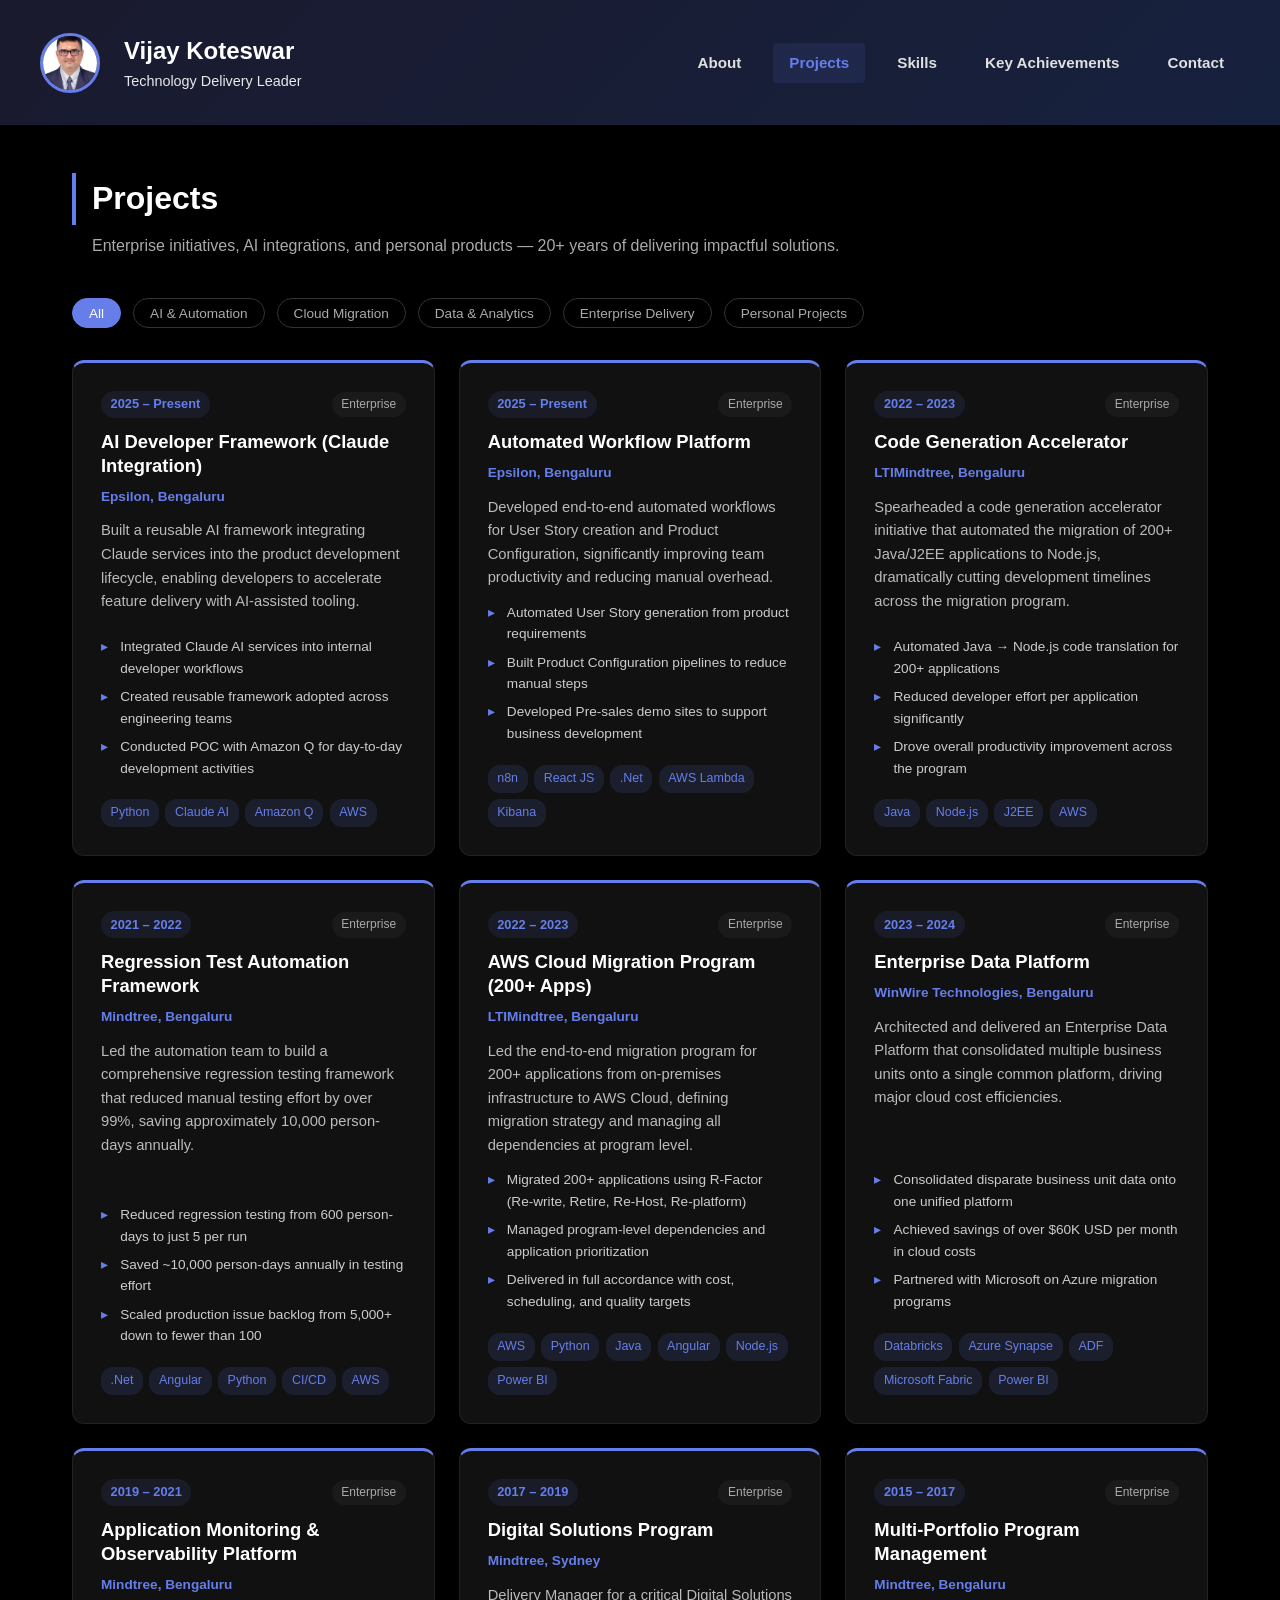
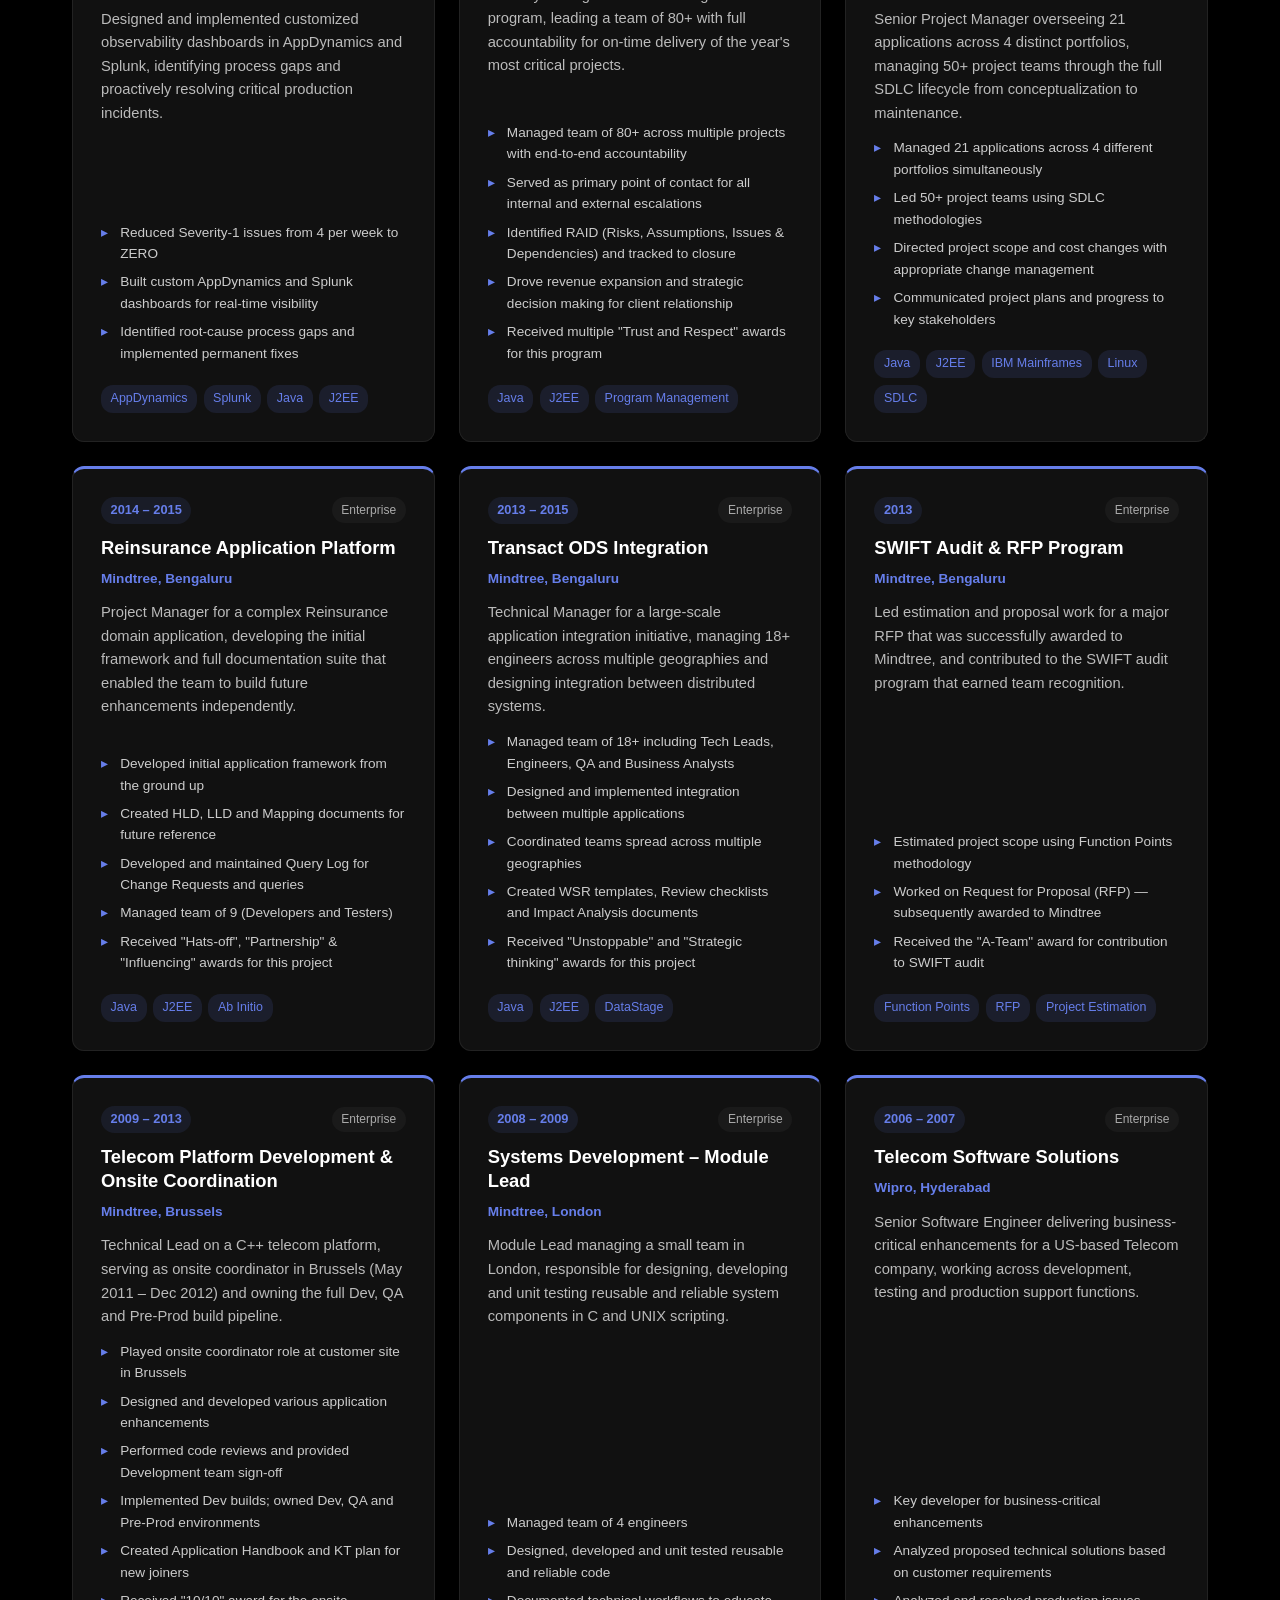
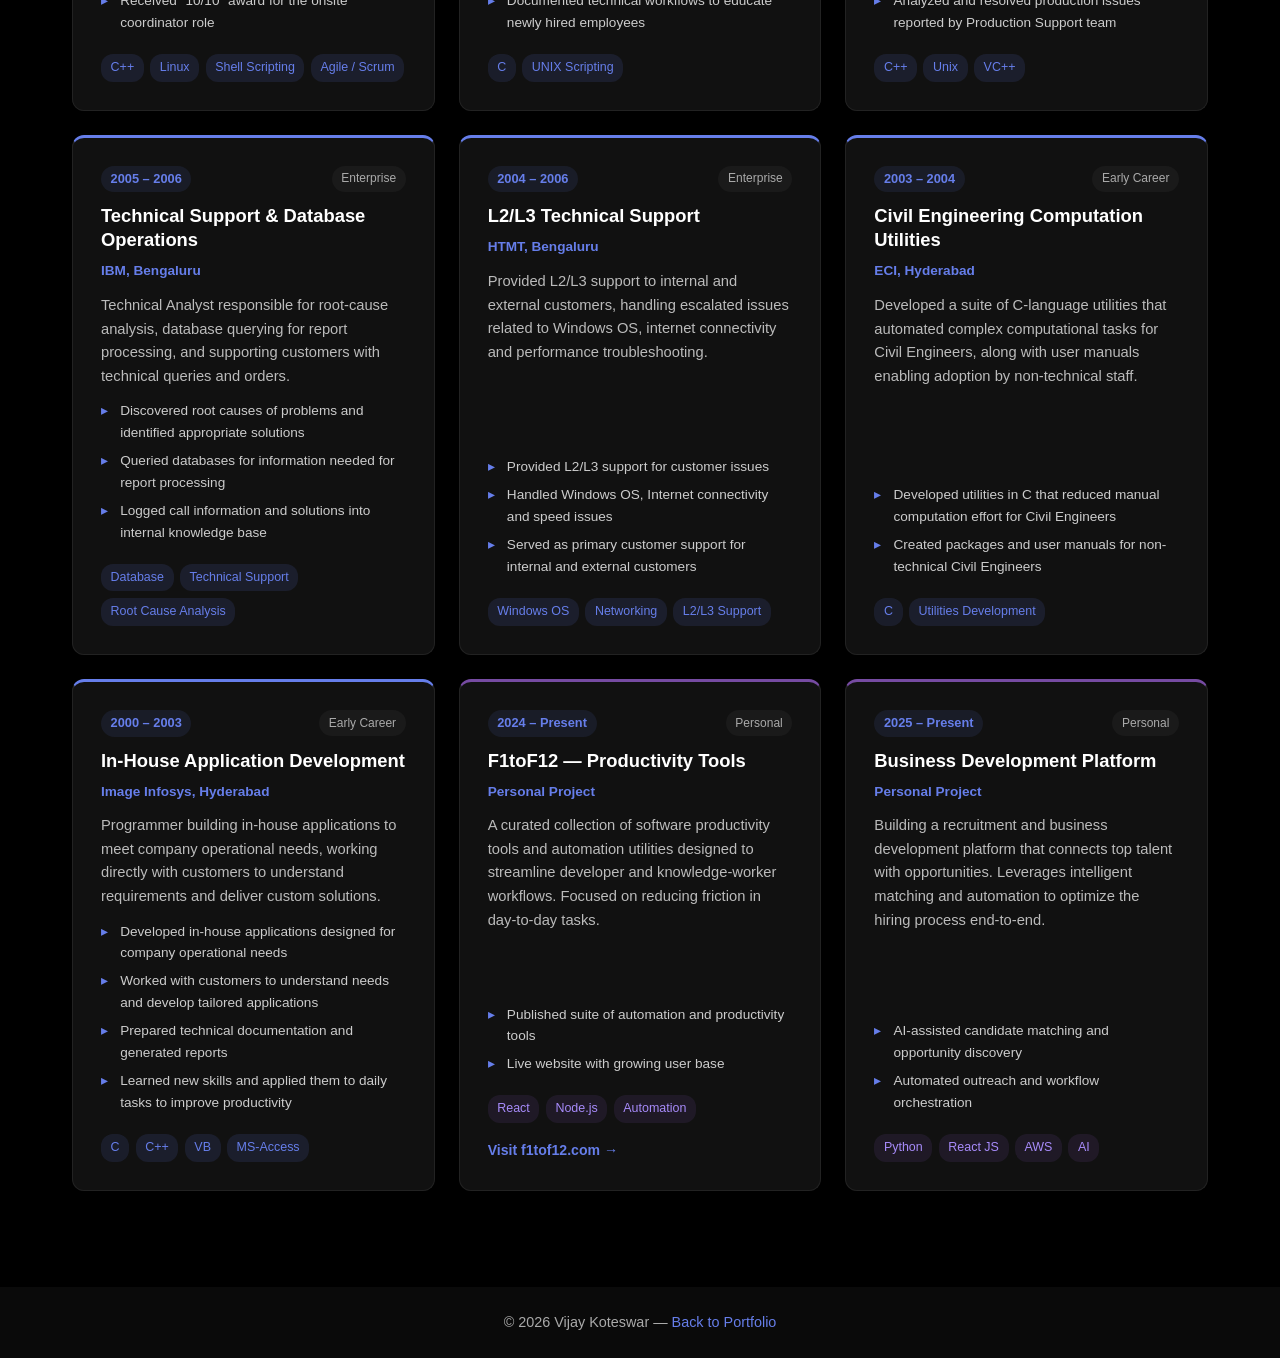
==== projects.html @ 7bd16831 "Cleaned up css" ====
<!DOCTYPE html>
<html lang="en">
<head>
    <meta charset="UTF-8">
    <meta name="viewport" content="width=device-width, initial-scale=1.0">
    <title>Projects | Vijay Koteswar</title>
    <link rel="stylesheet" href="shared.css">
    <style>
        .page-hero { max-width: 1200px; margin: 0 auto; padding: 3rem 2rem 1rem; opacity: 0; transform: translateY(20px); transition: opacity 0.6s ease, transform 0.6s ease; }
        .page-hero.visible { opacity: 1; transform: translateY(0); }
        .page-hero h2 { color: #fff; font-size: 2rem; border-left: 4px solid #667eea; padding-left: 1rem; margin-bottom: 0.5rem; }
        .page-hero p { color: #aaa; font-size: 1rem; padding-left: 1.25rem; }

        .filter-bar { max-width: 1200px; margin: 1.5rem auto 0; padding: 0 2rem; display: flex; gap: 0.75rem; flex-wrap: wrap; opacity: 0; transform: translateY(20px); transition: opacity 0.6s ease 0.1s, transform 0.6s ease 0.1s; }
        .filter-bar.visible { opacity: 1; transform: translateY(0); }
        .filter-btn { background: transparent; border: 1px solid #333; color: #aaa; padding: 0.4rem 1rem; border-radius: 20px; font-size: 0.85rem; cursor: pointer; transition: all 0.3s; font-family: inherit; }
        .filter-btn:hover, .filter-btn.active { background: #667eea; border-color: #667eea; color: #fff; }

        .projects-grid { max-width: 1200px; margin: 2rem auto; padding: 0 2rem 4rem; display: grid; grid-template-columns: repeat(auto-fill, minmax(340px, 1fr)); gap: 1.5rem; }

        .project-card { background: #111; border-radius: 12px; border: 1px solid #222; border-top: 3px solid #667eea; padding: 1.75rem; display: flex; flex-direction: column; gap: 0.75rem; opacity: 0; transform: translateY(30px); transition: opacity 0.5s ease, transform 0.5s ease, box-shadow 0.3s, border-color 0.3s; }
        .project-card.visible { opacity: 1; transform: translateY(0); }
        .project-card:hover { box-shadow: 0 8px 32px rgba(102, 126, 234, 0.15); border-color: #667eea; }
        .project-card.personal { border-top-color: #764ba2; }
        .project-card.personal:hover { box-shadow: 0 8px 32px rgba(118, 75, 162, 0.2); border-color: #764ba2; }

        .card-meta { display: flex; justify-content: space-between; align-items: center; flex-wrap: wrap; gap: 0.5rem; }
        .card-year { font-size: 0.8rem; color: #667eea; font-weight: 600; background: rgba(102,126,234,0.1); padding: 0.2rem 0.6rem; border-radius: 20px; }
        .card-type { font-size: 0.75rem; color: #aaa; background: #1a1a1a; padding: 0.2rem 0.6rem; border-radius: 20px; }
        .project-card h3 { color: #fff; font-size: 1.15rem; line-height: 1.3; }
        .project-card .org { color: #667eea; font-size: 0.85rem; font-weight: 600; margin-top: -0.25rem; }
        .project-card p { color: #bbb; font-size: 0.92rem; flex: 1; }

        .impact-list { list-style: none; display: flex; flex-direction: column; gap: 0.4rem; }
        .impact-list li { font-size: 0.85rem; color: #ccc; padding-left: 1.2rem; position: relative; }
        .impact-list li:before { content: "▸"; position: absolute; left: 0; color: #667eea; }

        .card-tags { display: flex; flex-wrap: wrap; gap: 0.4rem; margin-top: auto; padding-top: 0.5rem; }
        .tag { background: rgba(102, 126, 234, 0.12); color: #667eea; padding: 0.25rem 0.6rem; border-radius: 12px; font-size: 0.78rem; font-weight: 500; }
        .project-card.personal .tag { background: rgba(118, 75, 162, 0.15); color: #a78bfa; }

        .card-link { color: #667eea; text-decoration: none; font-weight: 600; font-size: 0.88rem; display: inline-flex; align-items: center; gap: 0.3rem; margin-top: 0.25rem; transition: gap 0.2s; }
        .card-link:hover { text-decoration: underline; gap: 0.5rem; }

        @media (max-width: 768px) {
            .projects-grid { grid-template-columns: 1fr; padding: 0 1.5rem 3rem; }
            .page-hero { padding: 2rem 1.5rem 0.5rem; }
            .filter-bar { padding: 0 1.5rem; }
        }
    </style>
</head>
<body>
    <div class="container">
        <header>
            <div class="header-content"></div>
        </header>

        <div class="page-hero" id="hero">
            <h2>Projects</h2>
            <p>Enterprise initiatives, AI integrations, and personal products — 20+ years of delivering impactful solutions.</p>
        </div>

        <div class="filter-bar" id="filterBar">
            <button class="filter-btn active" data-filter="all">All</button>
            <button class="filter-btn" data-filter="ai">AI &amp; Automation</button>
            <button class="filter-btn" data-filter="cloud">Cloud Migration</button>
            <button class="filter-btn" data-filter="data">Data &amp; Analytics</button>
            <button class="filter-btn" data-filter="delivery">Enterprise Delivery</button>
            <button class="filter-btn" data-filter="personal">Personal Projects</button>
        </div>

        <div class="projects-grid" id="projectsGrid"></div>

        <footer>
            <p>&copy; 2026 Vijay Koteswar &mdash; <a href="index.html">Back to Portfolio</a></p>
        </footer>
    </div>

    <script src="shared.js"></script>
    <script src="projects.data.js"></script>
    <script>
        // Render cards from data
        const grid = document.getElementById('projectsGrid');
        grid.innerHTML = PROJECTS.map(p => `
            <div class="project-card${p.personal ? ' personal' : ''}" data-category="${p.category}">
                <div class="card-meta">
                    <span class="card-year">${p.year}</span>
                    <span class="card-type">${p.type}</span>
                </div>
                <h3>${p.title}</h3>
                <div class="org">${p.org}</div>
                <p>${p.description}</p>
                <ul class="impact-list">
                    ${p.impact.map(i => `<li>${i}</li>`).join('')}
                </ul>
                <div class="card-tags">
                    ${p.tags.map(t => `<span class="tag">${t}</span>`).join('')}
                </div>
                ${p.link ? `<a class="card-link" href="${p.link.href}" target="_blank">${p.link.label}</a>` : ''}
            </div>`).join('');

        // Animate hero and filter bar on load
        document.addEventListener('DOMContentLoaded', () => {
            setTimeout(() => document.getElementById('hero').classList.add('visible'), 50);
            setTimeout(() => document.getElementById('filterBar').classList.add('visible'), 150);
        });

        // Animate project cards as they scroll into view
        revealOnScroll('.project-card', { threshold: 0.08, stagger: 60 });

        // Filter functionality
        const filterBtns = document.querySelectorAll('.filter-btn');
        const cards = document.querySelectorAll('.project-card');
        filterBtns.forEach(btn => {
            btn.addEventListener('click', () => {
                filterBtns.forEach(b => b.classList.remove('active'));
                btn.classList.add('active');
                const filter = btn.dataset.filter;
                cards.forEach(card => {
                    card.style.display = (filter === 'all' || card.dataset.category === filter) ? '' : 'none';
                });
            });
        });
    </script>
</body>
</html>
---- shared.css ----
/* ── Reset & Base ─────────────────────────────────────────────── */
* { margin: 0; padding: 0; box-sizing: border-box; }
html { scroll-behavior: smooth; scroll-padding-top: 100px; }
body {
    font-family: -apple-system, BlinkMacSystemFont, 'Segoe UI', Roboto, Oxygen, Ubuntu, sans-serif;
    line-height: 1.6; color: #e0e0e0; background: #000;
}
.container { width: 100%; background: #000; }

/* ── Header ───────────────────────────────────────────────────── */
header {
    background: linear-gradient(135deg, #1a1a2e 0%, #16213e 100%);
    color: white; padding: 2rem; position: sticky; top: 0; z-index: 100;
    box-shadow: 0 2px 10px rgba(0,0,0,0.5);
}
.header-content {
    max-width: 1200px; margin: 0 auto;
    display: flex; justify-content: space-between; align-items: center;
    flex-wrap: wrap; gap: 1rem;
}
.header-left { display: flex; align-items: center; gap: 1.5rem; }
.profile-pic  { width: 60px; height: 60px; border-radius: 50%; border: 3px solid #667eea; object-fit: cover; }
.header-text h1 { font-size: 1.5rem; margin: 0; }
.header-text p  { font-size: 0.9rem; opacity: 0.9; margin: 0; }

/* ── Nav ──────────────────────────────────────────────────────── */
nav {
    display: flex; gap: 1rem; overflow-x: auto;
    scrollbar-width: thin; scrollbar-color: #667eea #1a1a2e; padding: 0.5rem 0;
}
nav::-webkit-scrollbar       { height: 6px; }
nav::-webkit-scrollbar-track { background: #1a1a2e; }
nav::-webkit-scrollbar-thumb { background: #667eea; border-radius: 3px; }
nav a {
    color: #e0e0e0; text-decoration: none; font-weight: 600;
    font-size: 0.95rem; transition: all 0.3s; padding: 0.5rem 1rem;
    border-radius: 4px; white-space: nowrap;
}
nav a:hover, nav a.active { color: #667eea; background: rgba(102, 126, 234, 0.1); }
.nav-ask, .nav-ask:hover {
    background: linear-gradient(135deg, #667eea, #764ba2);
    color: #fff; border-radius: 20px;
}

/* ── Footer ───────────────────────────────────────────────────── */
footer { background: #0a0a0a; color: #aaa; text-align: center; padding: 1.5rem; font-size: 0.9rem; }
footer a { color: #667eea; text-decoration: none; }
footer a:hover { text-decoration: underline; }

/* ── Responsive ───────────────────────────────────────────────── */
@media (max-width: 968px) {
    .header-content { flex-direction: column; align-items: flex-start; }
    nav { width: 100%; }
}
@media (max-width: 768px) {
    .header-text h1 { font-size: 1.2rem; }
    .header-text p  { font-size: 0.8rem; }
}
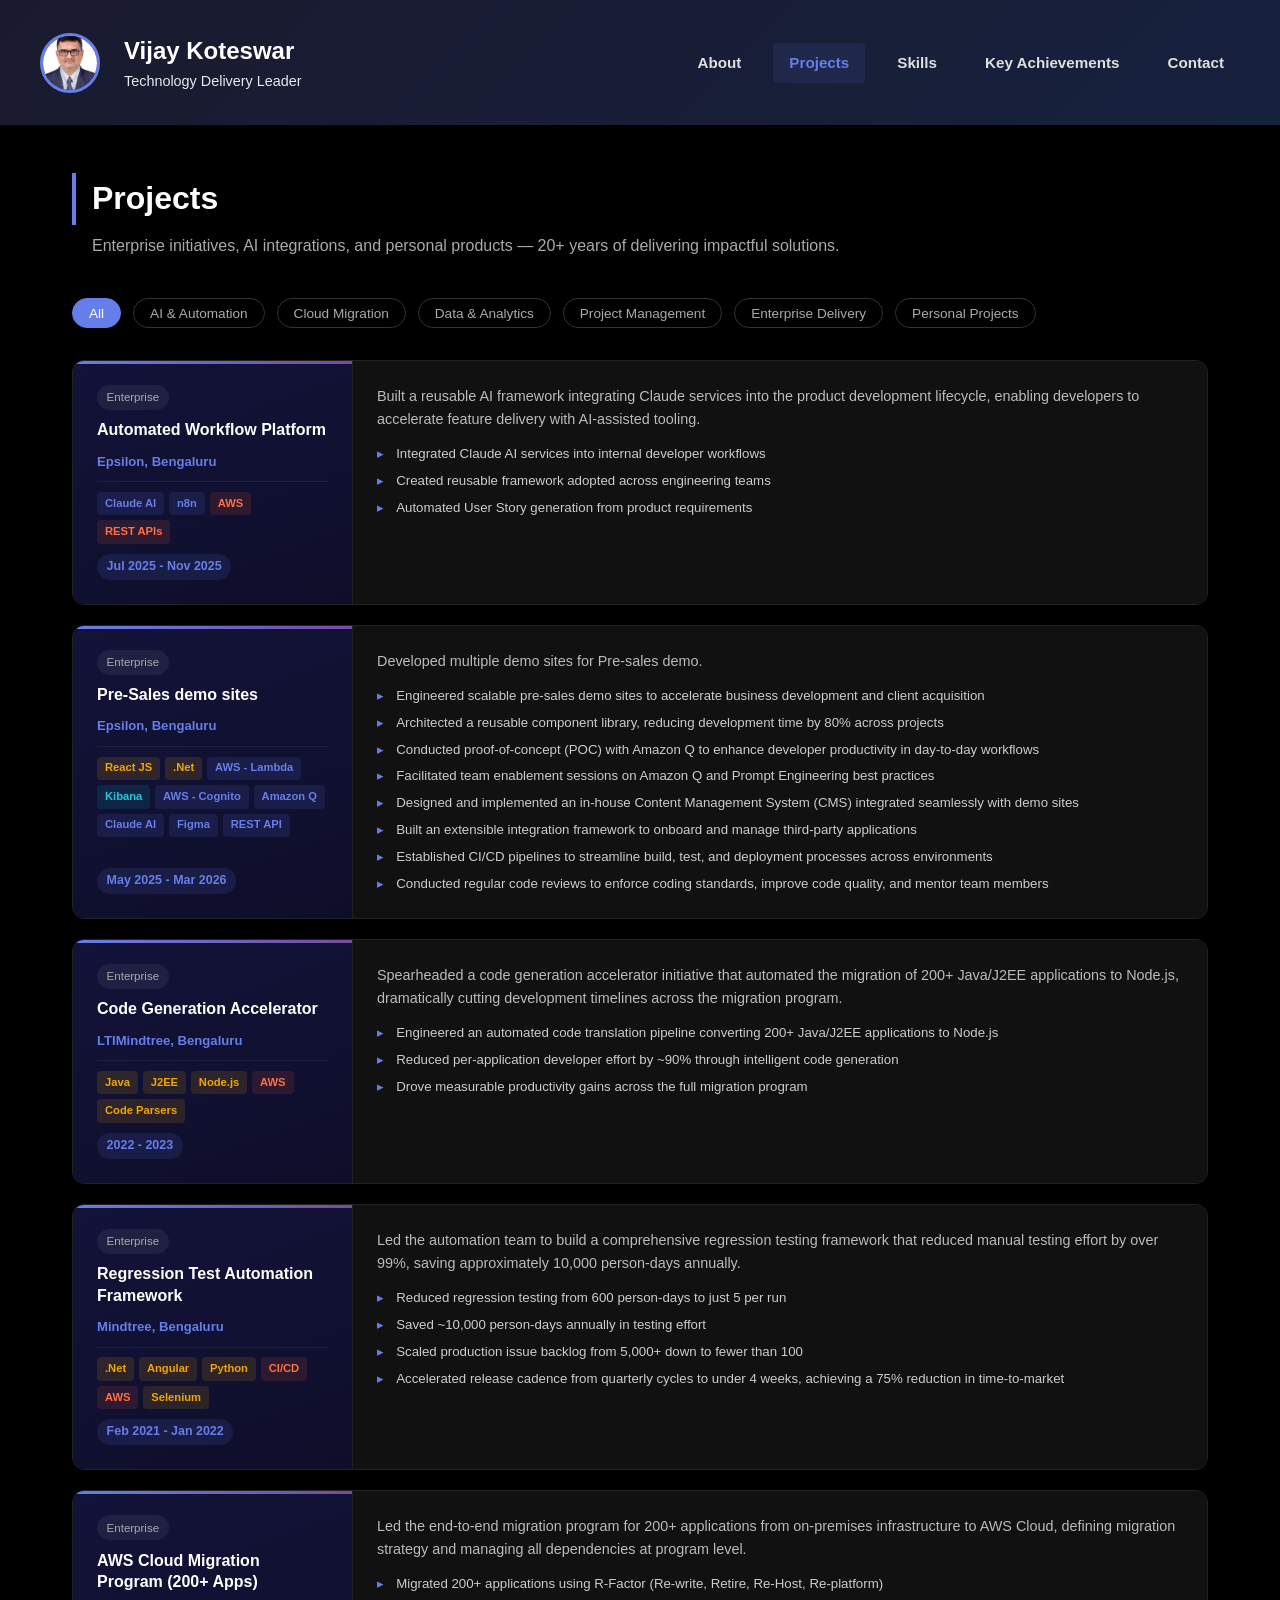
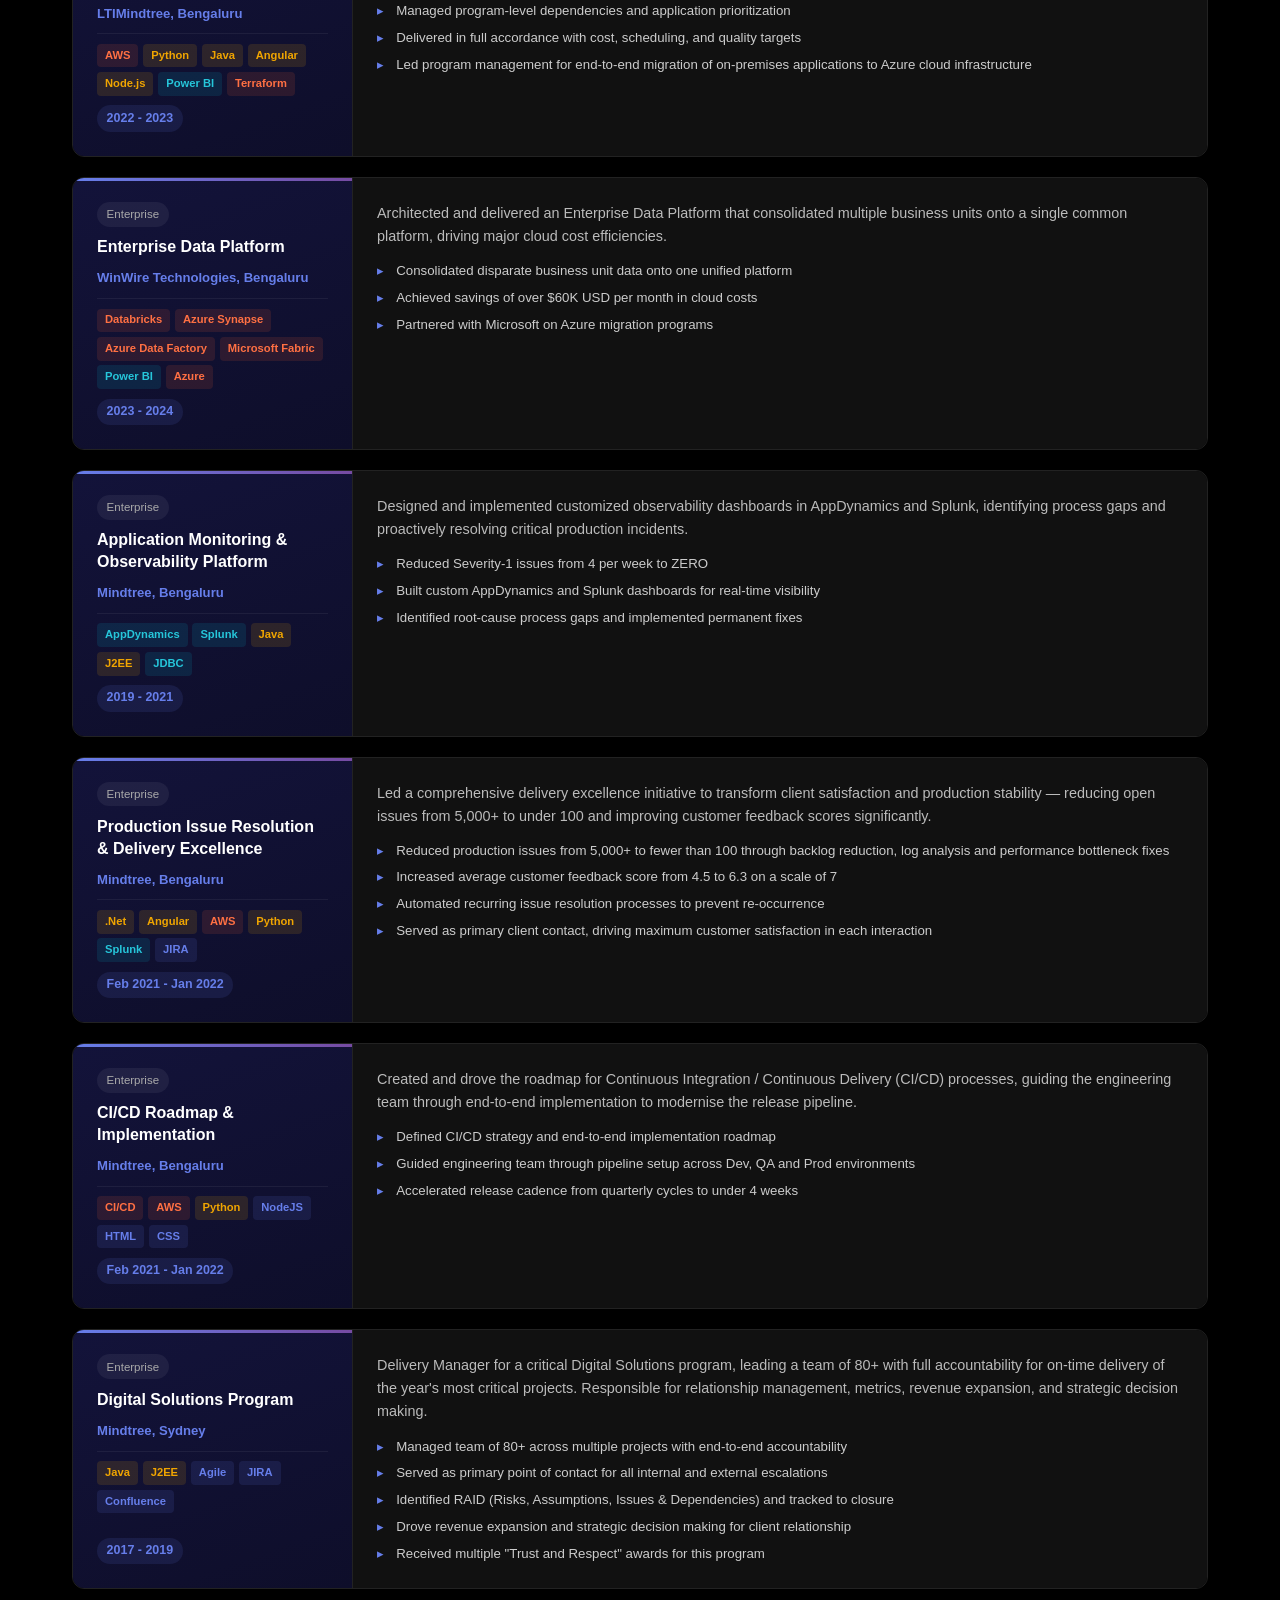
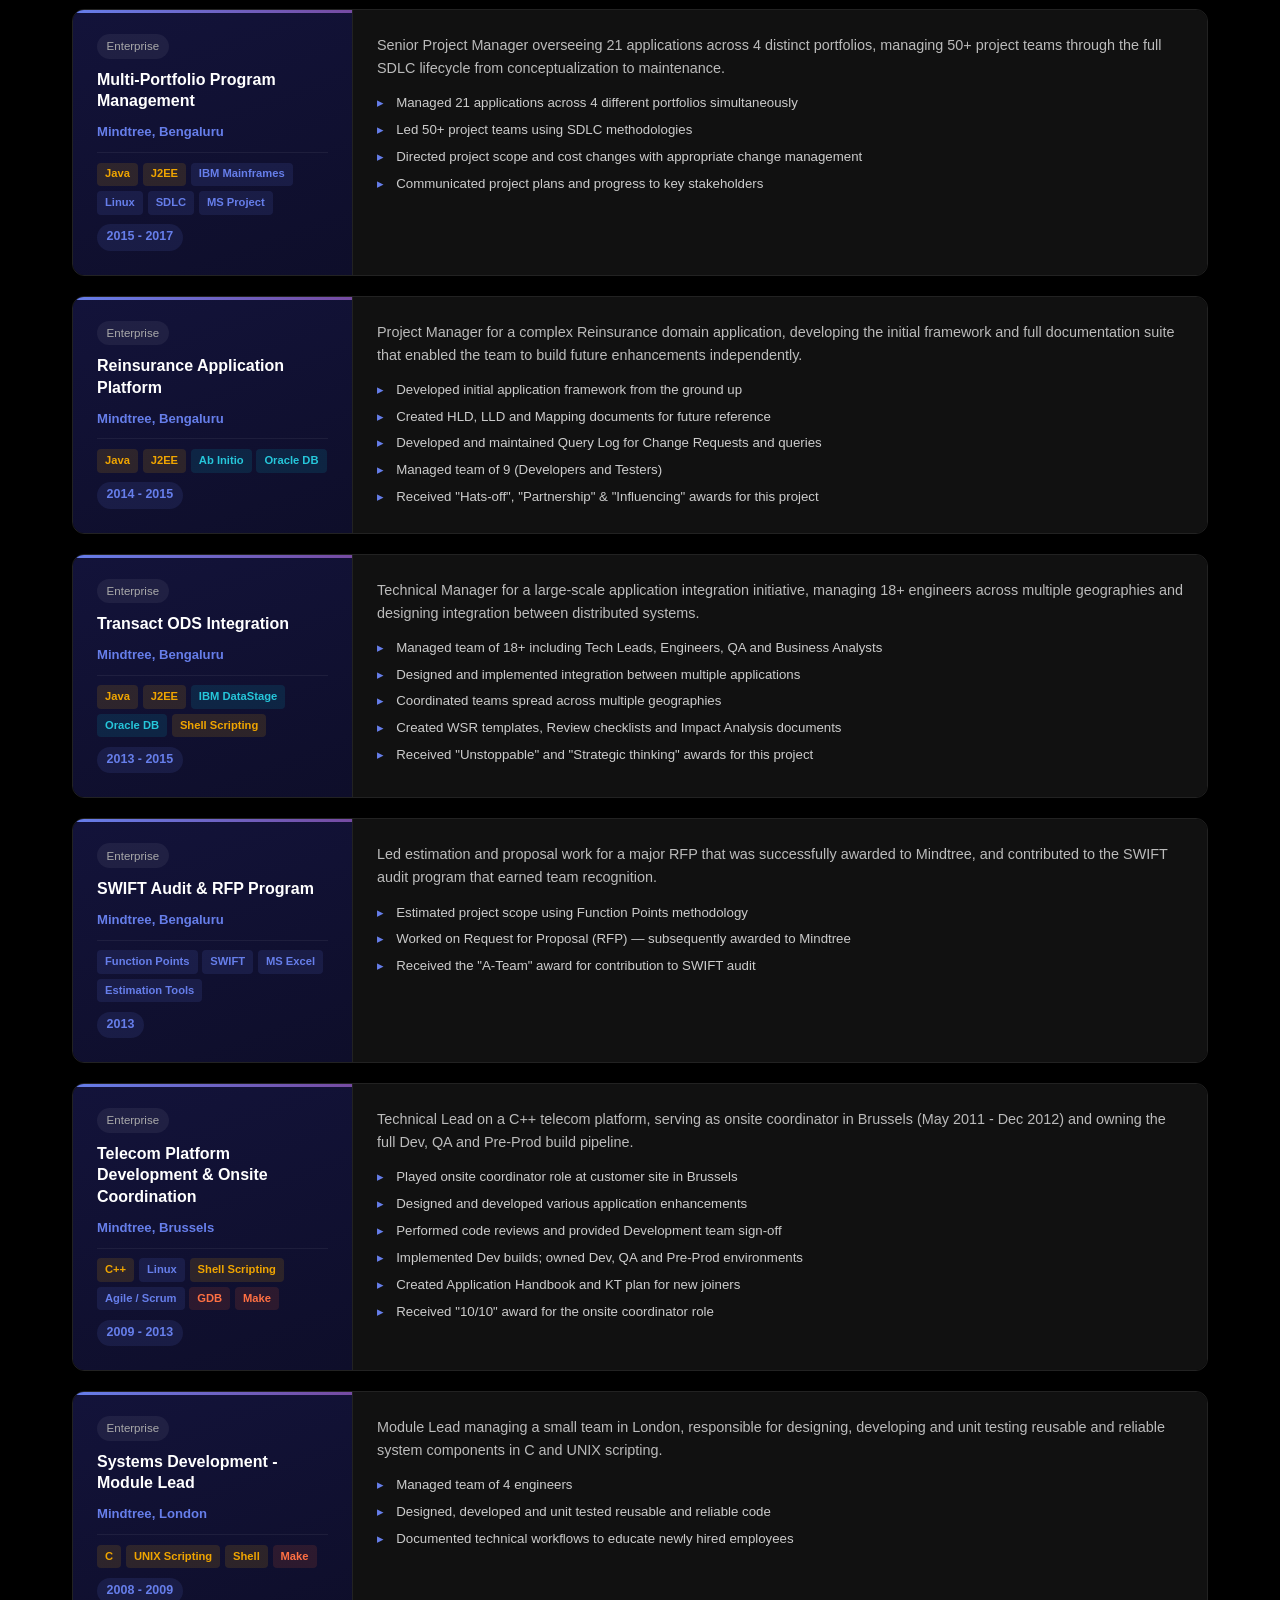
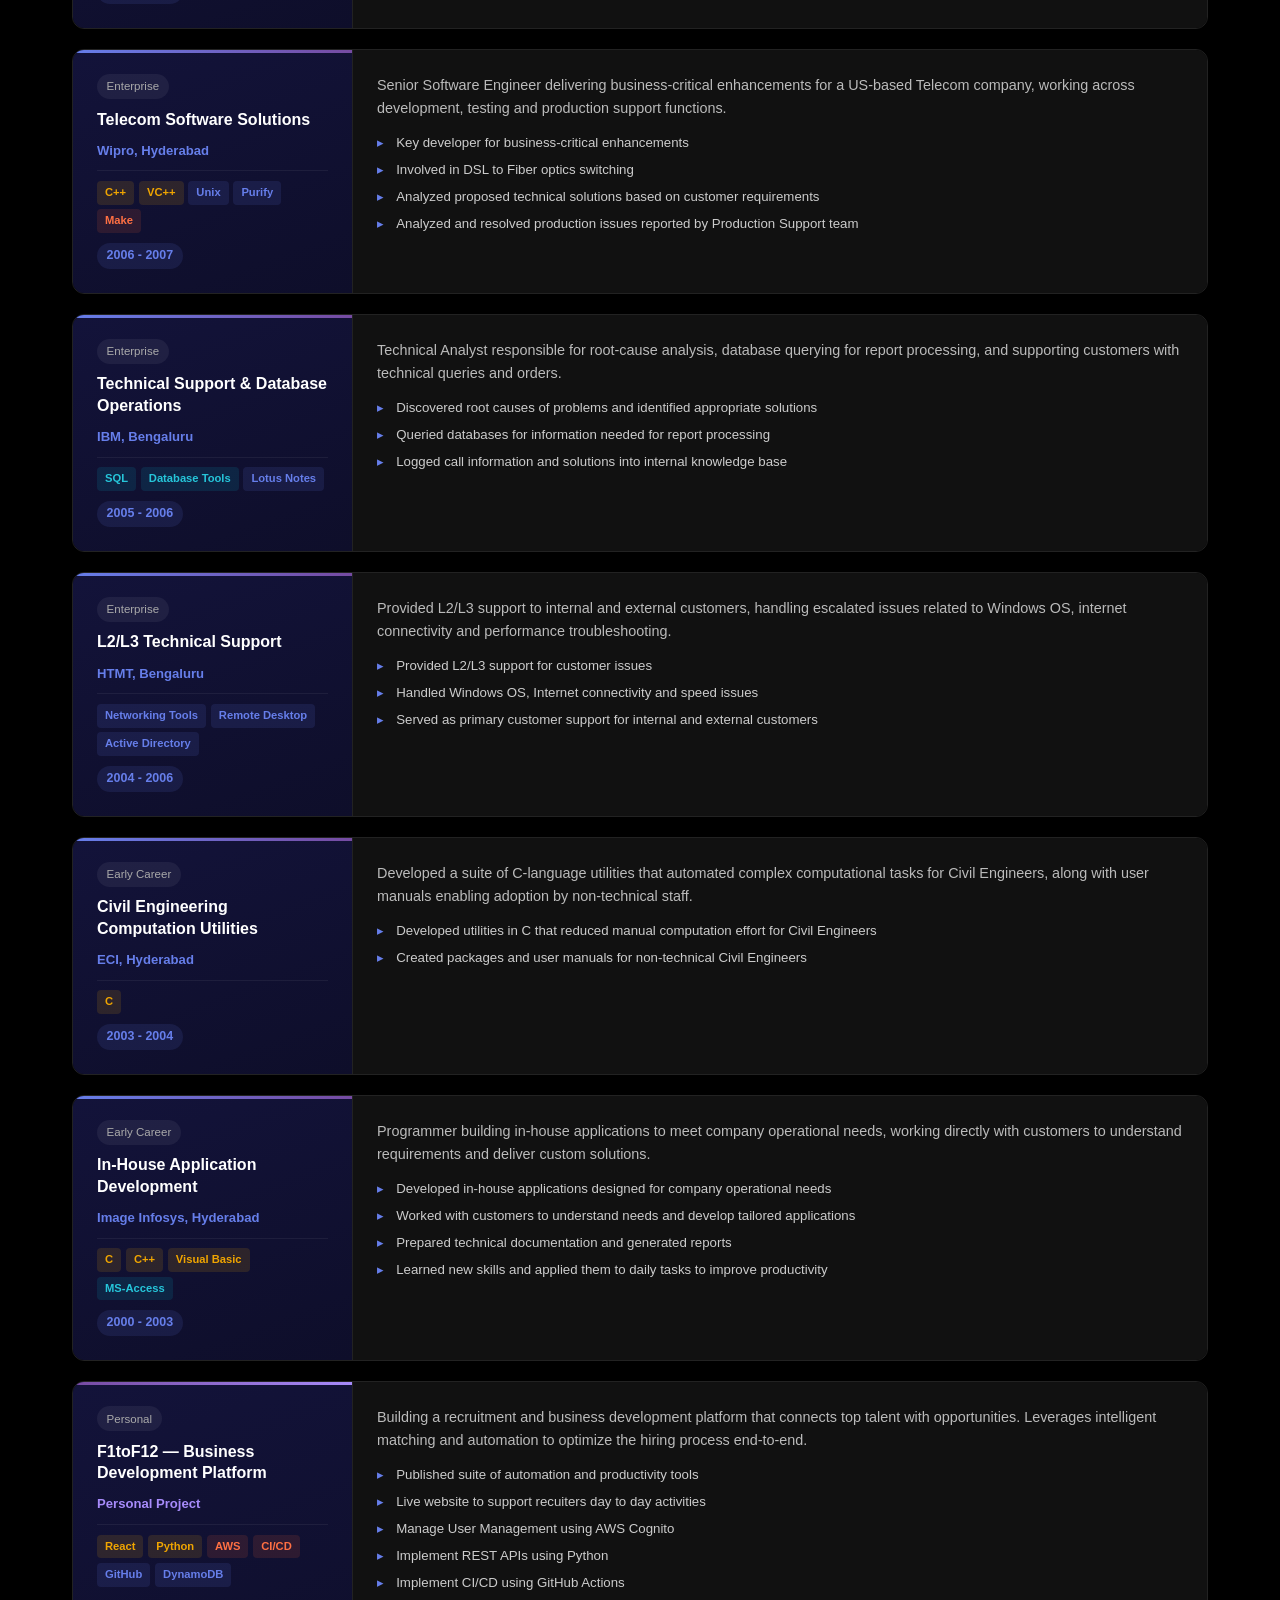
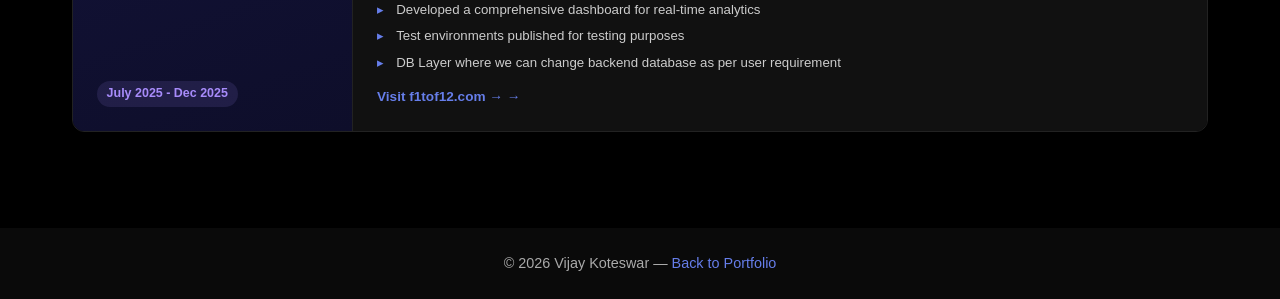
==== commit 36f50d7a: "Updated projects & skillset" ====
--- a/projects.html
+++ b/projects.html
@@ -16,36 +16,49 @@
         .filter-btn { background: transparent; border: 1px solid #333; color: #aaa; padding: 0.4rem 1rem; border-radius: 20px; font-size: 0.85rem; cursor: pointer; transition: all 0.3s; font-family: inherit; }
         .filter-btn:hover, .filter-btn.active { background: #667eea; border-color: #667eea; color: #fff; }
 
-        .projects-grid { max-width: 1200px; margin: 2rem auto; padding: 0 2rem 4rem; display: grid; grid-template-columns: repeat(auto-fill, minmax(340px, 1fr)); gap: 1.5rem; }
+        .projects-list { max-width: 1200px; margin: 2rem auto; padding: 0 2rem 4rem; display: flex; flex-direction: column; gap: 1.25rem; }
 
-        .project-card { background: #111; border-radius: 12px; border: 1px solid #222; border-top: 3px solid #667eea; padding: 1.75rem; display: flex; flex-direction: column; gap: 0.75rem; opacity: 0; transform: translateY(30px); transition: opacity 0.5s ease, transform 0.5s ease, box-shadow 0.3s, border-color 0.3s; }
-        .project-card.visible { opacity: 1; transform: translateY(0); }
-        .project-card:hover { box-shadow: 0 8px 32px rgba(102, 126, 234, 0.15); border-color: #667eea; }
-        .project-card.personal { border-top-color: #764ba2; }
-        .project-card.personal:hover { box-shadow: 0 8px 32px rgba(118, 75, 162, 0.2); border-color: #764ba2; }
+        /* ── Split card ── */
+        .split-card { display: grid; grid-template-columns: 280px 1fr; border-radius: 12px; overflow: hidden; border: 1px solid #222; opacity: 0; transform: translateY(24px); transition: opacity 0.5s ease, transform 0.5s ease, box-shadow 0.3s; }
+        .split-card.visible { opacity: 1; transform: translateY(0); }
+        .split-card:hover { box-shadow: 0 6px 32px rgba(102,126,234,0.14); }
+        .split-card.personal:hover { box-shadow: 0 6px 32px rgba(118,75,162,0.18); }
 
-        .card-meta { display: flex; justify-content: space-between; align-items: center; flex-wrap: wrap; gap: 0.5rem; }
-        .card-year { font-size: 0.8rem; color: #667eea; font-weight: 600; background: rgba(102,126,234,0.1); padding: 0.2rem 0.6rem; border-radius: 20px; }
-        .card-type { font-size: 0.75rem; color: #aaa; background: #1a1a1a; padding: 0.2rem 0.6rem; border-radius: 20px; }
-        .project-card h3 { color: #fff; font-size: 1.15rem; line-height: 1.3; }
-        .project-card .org { color: #667eea; font-size: 0.85rem; font-weight: 600; margin-top: -0.25rem; }
-        .project-card p { color: #bbb; font-size: 0.92rem; flex: 1; }
+        /* Left panel */
+        .split-left { background: linear-gradient(160deg, #13133a 0%, #0e0e2a 100%); padding: 1.5rem; display: flex; flex-direction: column; gap: 0.6rem; border-right: 1px solid #222; position: relative; overflow: hidden; }
+        .split-left::before { content: ''; position: absolute; top: 0; left: 0; right: 0; height: 3px; background: linear-gradient(90deg, #667eea, #764ba2); }
+        .split-card.personal .split-left::before { background: linear-gradient(90deg, #764ba2, #a78bfa); }
 
-        .impact-list { list-style: none; display: flex; flex-direction: column; gap: 0.4rem; }
-        .impact-list li { font-size: 0.85rem; color: #ccc; padding-left: 1.2rem; position: relative; }
-        .impact-list li:before { content: "▸"; position: absolute; left: 0; color: #667eea; }
+        .sl-type { font-size: 0.72rem; color: #aaa; background: rgba(255,255,255,0.06); padding: 0.2rem 0.6rem; border-radius: 20px; align-self: flex-start; }
+        .sl-title { color: #fff; font-size: 1rem; font-weight: 700; line-height: 1.35; }
+        .sl-org { color: #667eea; font-size: 0.82rem; font-weight: 600; }
+        .split-card.personal .sl-org { color: #a78bfa; }
+        .sl-year { font-size: 0.78rem; color: #667eea; font-weight: 600; background: rgba(102,126,234,0.12); padding: 0.2rem 0.6rem; border-radius: 20px; align-self: flex-start; margin-top: auto; }
+        .split-card.personal .sl-year { color: #a78bfa; background: rgba(167,139,250,0.12); }
 
-        .card-tags { display: flex; flex-wrap: wrap; gap: 0.4rem; margin-top: auto; padding-top: 0.5rem; }
-        .tag { background: rgba(102, 126, 234, 0.12); color: #667eea; padding: 0.25rem 0.6rem; border-radius: 12px; font-size: 0.78rem; font-weight: 500; }
-        .project-card.personal .tag { background: rgba(118, 75, 162, 0.15); color: #a78bfa; }
+        .sl-technologies { display: flex; flex-wrap: wrap; gap: 0.3rem; padding-top: 0.6rem; border-top: 1px solid rgba(255,255,255,0.06); }
+        .tech-badge { font-size: 0.7rem; padding: 0.18rem 0.5rem; border-radius: 4px; font-weight: 600; }
+        .tech-badge.lang  { background: rgba(250,176,5,0.12);  color: #f0a500; }
+        .tech-badge.cloud { background: rgba(255,100,50,0.12);  color: #ff7043; }
+        .tech-badge.data  { background: rgba(0,188,212,0.12);   color: #26c6da; }
+        .tech-badge.tool  { background: rgba(102,126,234,0.12); color: #667eea; }
 
-        .card-link { color: #667eea; text-decoration: none; font-weight: 600; font-size: 0.88rem; display: inline-flex; align-items: center; gap: 0.3rem; margin-top: 0.25rem; transition: gap 0.2s; }
+        /* Right panel */
+        .split-right { background: #111; padding: 1.5rem; display: flex; flex-direction: column; gap: 0.75rem; }
+        .sr-desc { color: #bbb; font-size: 0.9rem; margin: 0; line-height: 1.6; }
+
+        .impact-list { list-style: none; display: flex; flex-direction: column; gap: 0.35rem; }
+        .impact-list li { font-size: 0.83rem; color: #ccc; padding-left: 1.2rem; position: relative; }
+        .impact-list li::before { content: '▸'; position: absolute; left: 0; color: #667eea; }
+
+        .card-link { color: #667eea; text-decoration: none; font-weight: 600; font-size: 0.85rem; display: inline-flex; align-items: center; gap: 0.3rem; margin-top: auto; transition: gap 0.2s; }
         .card-link:hover { text-decoration: underline; gap: 0.5rem; }
 
         @media (max-width: 768px) {
-            .projects-grid { grid-template-columns: 1fr; padding: 0 1.5rem 3rem; }
-            .page-hero { padding: 2rem 1.5rem 0.5rem; }
-            .filter-bar { padding: 0 1.5rem; }
+            .projects-list { padding: 0 1rem 3rem; }
+            .split-card { grid-template-columns: 1fr; }
+            .split-left { border-right: none; border-bottom: 1px solid #222; }
+            .sl-year { margin-top: 0; }
         }
     </style>
 </head>
@@ -65,11 +78,12 @@
             <button class="filter-btn" data-filter="ai">AI &amp; Automation</button>
             <button class="filter-btn" data-filter="cloud">Cloud Migration</button>
             <button class="filter-btn" data-filter="data">Data &amp; Analytics</button>
+            <button class="filter-btn" data-filter="pm">Project Management</button>
             <button class="filter-btn" data-filter="delivery">Enterprise Delivery</button>
             <button class="filter-btn" data-filter="personal">Personal Projects</button>
         </div>
 
-        <div class="projects-grid" id="projectsGrid"></div>
+        <div class="projects-list" id="projectsList"></div>
 
         <footer>
             <p>&copy; 2026 Vijay Koteswar &mdash; <a href="index.html">Back to Portfolio</a></p>
@@ -79,44 +93,56 @@
     <script src="shared.js"></script>
     <script src="projects.data.js"></script>
     <script>
-        // Render cards from data
-        const grid = document.getElementById('projectsGrid');
-        grid.innerHTML = PROJECTS.map(p => `
-            <div class="project-card${p.personal ? ' personal' : ''}" data-category="${p.category}">
-                <div class="card-meta">
-                    <span class="card-year">${p.year}</span>
-                    <span class="card-type">${p.type}</span>
+        const TECH_TYPE = {
+            'Python':'lang','Java':'lang','C++':'lang','C':'lang','Node.js':'lang',
+            'React JS':'lang','React':'lang','Angular':'lang','.Net':'lang','VB':'lang',
+            'J2EE':'lang','VC++':'lang','Visual Basic':'lang','TypeScript':'lang',
+            'Shell Scripting':'lang','UNIX Scripting':'lang','Shell':'lang',
+            'Code Parsers':'lang','Selenium':'lang',
+            'AWS':'cloud','Azure':'cloud','AWS Lambda':'cloud','Databricks':'cloud',
+            'Azure Synapse':'cloud','Azure Data Factory':'cloud','ADF':'cloud',
+            'Microsoft Fabric':'cloud','Terraform':'cloud','CI/CD':'cloud',
+            'CloudWatch':'cloud','REST APIs':'cloud','GDB':'cloud','Make':'cloud',
+            'Power BI':'data','AppDynamics':'data','Splunk':'data','IBM DataStage':'data',
+            'DataStage':'data','Ab Initio':'data','Oracle DB':'data','PostgreSQL':'data',
+            'MS-Access':'data','SQL':'data','Database Tools':'data','Database':'data',
+            'JDBC':'data','Kibana':'data',
+        };
+        const techType = t => TECH_TYPE[t] || 'tool';
+
+        const list = document.getElementById('projectsList');
+        list.innerHTML = PROJECTS.map(p => `
+            <div class="split-card${p.personal ? ' personal' : ''}" data-category="${p.category}">
+                <div class="split-left">
+                    <span class="sl-type">${p.type}</span>
+                    <span class="sl-title">${p.title}</span>
+                    <span class="sl-org">${p.org}</span>
+                    ${p.technologies ? `<div class="sl-technologies">${p.technologies.map(t => `<span class="tech-badge ${techType(t)}">${t}</span>`).join('')}</div>` : ''}
+                    <span class="sl-year">${p.year}</span>
                 </div>
-                <h3>${p.title}</h3>
-                <div class="org">${p.org}</div>
-                <p>${p.description}</p>
-                <ul class="impact-list">
-                    ${p.impact.map(i => `<li>${i}</li>`).join('')}
-                </ul>
-                <div class="card-tags">
-                    ${p.tags.map(t => `<span class="tag">${t}</span>`).join('')}
+                <div class="split-right">
+                    <p class="sr-desc">${p.description}</p>
+                    <ul class="impact-list">
+                        ${p.impact.map(i => `<li>${i}</li>`).join('')}
+                    </ul>
+                    ${p.link ? `<a class="card-link" href="${p.link.href}" target="_blank">${p.link.label} →</a>` : ''}
                 </div>
-                ${p.link ? `<a class="card-link" href="${p.link.href}" target="_blank">${p.link.label}</a>` : ''}
             </div>`).join('');
 
-        // Animate hero and filter bar on load
         document.addEventListener('DOMContentLoaded', () => {
             setTimeout(() => document.getElementById('hero').classList.add('visible'), 50);
             setTimeout(() => document.getElementById('filterBar').classList.add('visible'), 150);
         });
 
-        // Animate project cards as they scroll into view
-        revealOnScroll('.project-card', { threshold: 0.08, stagger: 60 });
+        revealOnScroll('.split-card', { threshold: 0.06, stagger: 60 });
 
-        // Filter functionality
         const filterBtns = document.querySelectorAll('.filter-btn');
-        const cards = document.querySelectorAll('.project-card');
         filterBtns.forEach(btn => {
             btn.addEventListener('click', () => {
                 filterBtns.forEach(b => b.classList.remove('active'));
                 btn.classList.add('active');
                 const filter = btn.dataset.filter;
-                cards.forEach(card => {
+                document.querySelectorAll('.split-card').forEach(card => {
                     card.style.display = (filter === 'all' || card.dataset.category === filter) ? '' : 'none';
                 });
             });
